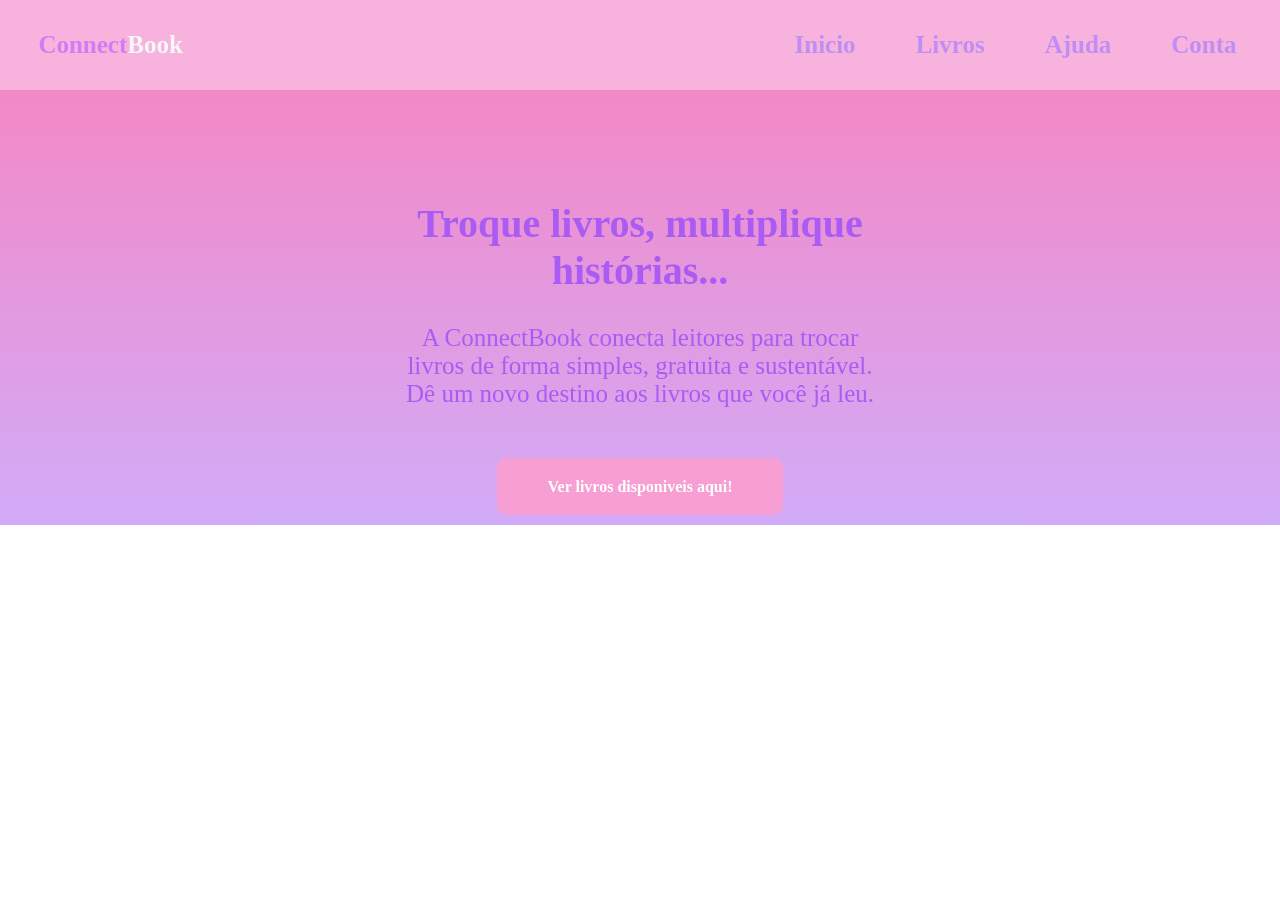
==== index.html @ c0111d59 "troca livros 3" ====
<!DOCTYPE html>
<html lang="pt-br">

<head>
    <meta charset="UTF-8">
    <meta name="viewport" content="width=device-width, initial-scale=1.0">
    <link rel="stylesheet" href="style.css">
    <title>Troca Livros</title>
</head>

<body>
    <header>
        <div id="nome-logo">Connect<span>Book</span></div>
        
        <nav>
            <ul>
                <li> <a class="menu" href="#"> Inicio </a> </li>
                <li> <a class="menu" href="#"> Livros </a></li>
                <li> <a class="menu" href="#"> Ajuda </a></li>
                <li> <a class="menu" href="#"> Conta </a> </li>
            </ul>
        </nav>

    </header>
    <section  class="banner-principal">
        <h1> Troque livros, multiplique histórias...</h1>
        <p> A  ConnectBook  conecta  leitores  para trocar livros de forma simples, gratuita e sustentável. <br> Dê um novo destino aos livros que você já leu.</p>
        <a id="btn-ver-livros" href="livros"> Ver livros disponiveis aqui!</a>
    </section>


</body>

</html>
---- style.css ----
@import url('https://fonts.googleapis.com/css2?family=Dancing+Script:wght@400..700&family=Edu+VIC+WA+NT+Hand:wght@400..700&family=Libre+Baskerville:ital,wght@0,400..700;1,400..700&display=swap');







*{
    margin: 0;

    font-family: "Edu VIC WA NT Hand", cursive;
    font-optical-sizing: auto;
    font-weight: weight;
    font-style: normal;

}


header {
    background-color: rgb(247, 179, 221);
    max-width: 100%;
    height: 10vh;
    display: flex;
    justify-content: space-between;
    color: rgb(60, 63, 63);
    align-items: center;
    font-size: 25px;
    padding: 0px 3%;
    color: rgb(209, 124, 243);  
}

#nome-logo{
    font-weight: 600;
    font-size: 25px;
}

span{
    font-weight: 900;
    font-size: 25px;
    color: rgb(246, 246, 247);
}

.menu {
    display: inline-block;
    color: rgb(192, 142, 243);
    text-decoration: none;
    padding: 5px;
    transition: 0.3s;
    font-weight: 600;
}

ul{
    display: flex;
    gap: 50px;
    list-style: none;
}

.menu:hover {
    color: rgb(249, 249, 250);
    transition: 0.2s;
    transform: scale(1.2);
   
}

.banner-principal  {
    text-align: center;
    padding: 60px 400px;
    background-image: linear-gradient(rgb(243, 136, 198),rgb(210, 171, 248));
    color: rgb(170, 91, 243);
    height: 35vh;
}

h1{
   padding-top: 50px;
   padding-bottom: 30px;
   font-size: 40px;
}

p{

    margin-bottom: 70px;
    font-size: 25px;
}

#btn-ver-livros {
    background-color: rgb(247, 159, 210);
    text-decoration: none;
    color: rgb(255, 255, 255);
    padding: 20px 50px;
    border-radius: 10px;
    font-weight: 600;

}

#btn-ver-livros:hover{
    background-color: rgb(186, 57, 236);
    border: none
}
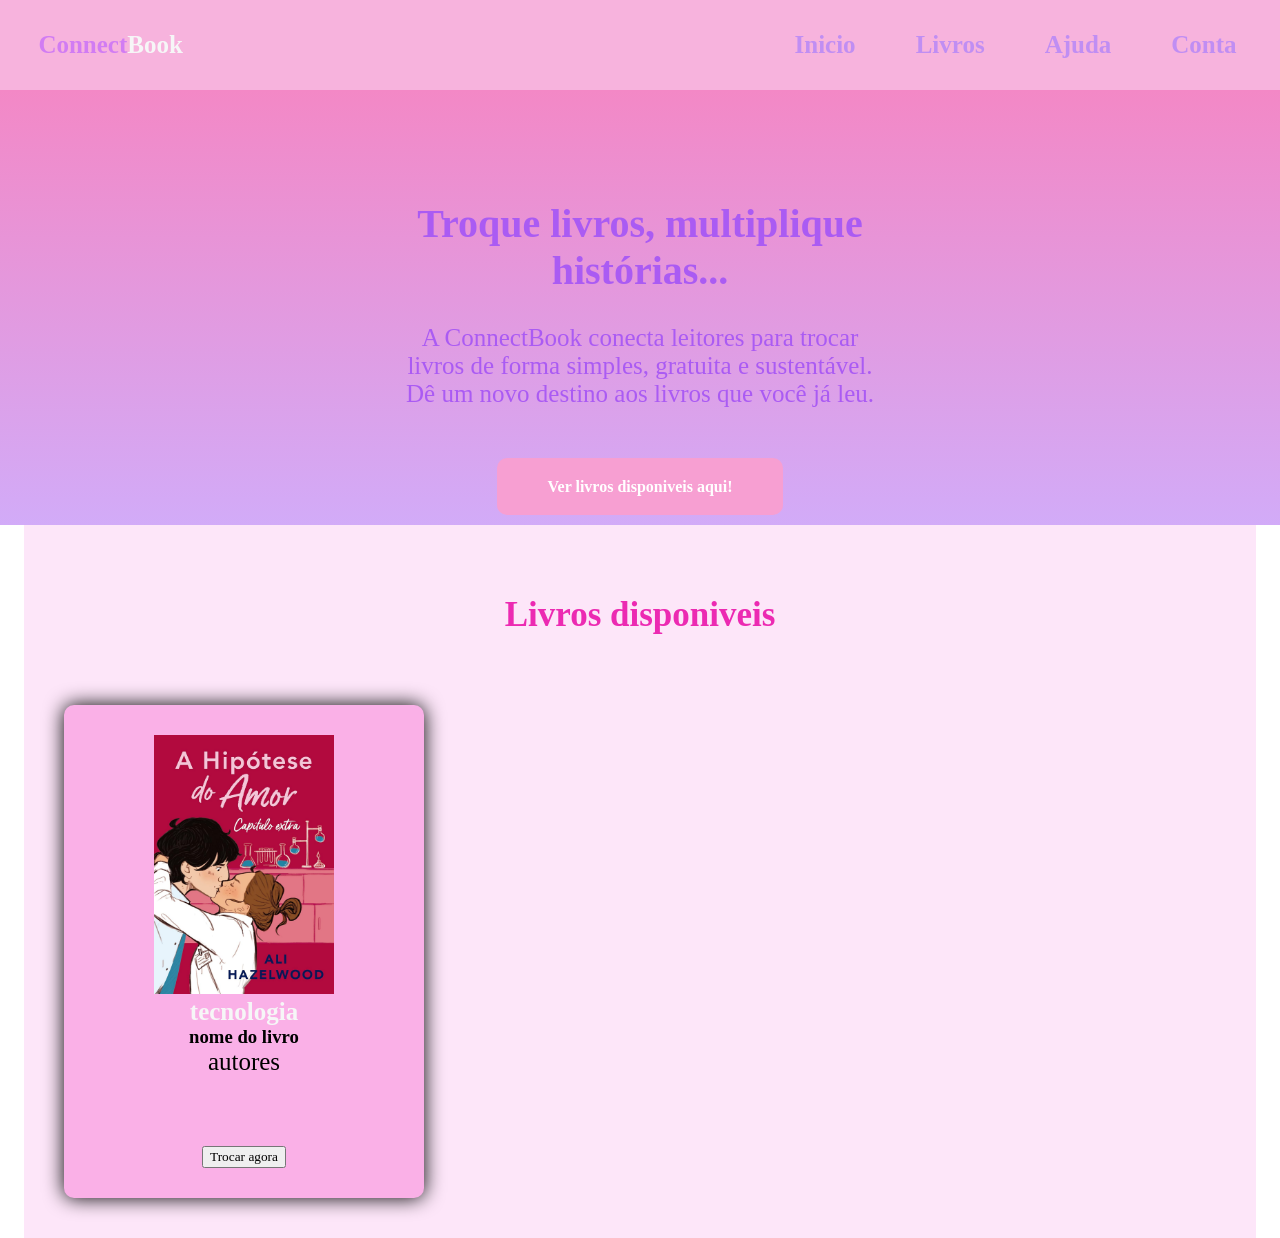
==== commit 3911f39e: "sessão de livros" ====
--- a/index.html
+++ b/index.html
@@ -28,6 +28,24 @@
         <a id="btn-ver-livros" href="livros"> Ver livros disponiveis aqui!</a>
     </section>
 
+   <section class="grade-livros">
+
+        <h2 class="area-titulo"> Livros disponiveis</h2>
+
+        <div class="card-livro">
+
+            <img src="img/a-hipotese-do-amor.jpg" alt="foto-livro" class="foto-livro">
+            <div class="info-livro">
+                <span class="categoria-livro"> tecnologia </span>
+                <h3 class="titulo-livro">nome do livro</h3>
+                <p>autores</p>
+                <button> Trocar agora </button>
+
+            </div>
+
+        </div>
+
+   </section>
 
 </body>
 
--- a/style.css
+++ b/style.css
@@ -99,4 +99,39 @@
 #btn-ver-livros:hover{
     background-color: rgb(186, 57, 236);
     border: none
+}
+
+.foto-livro{
+    max-width: 60%;
+}
+
+.grade-livros{
+    max-width: 90vw;
+    background-color: rgb(253, 230, 249);
+    margin: 0px auto;
+    padding: 40px;
+}
+
+.card-livro{
+    background-color: rgb(250, 176, 231);
+    width: 300px;
+    text-align: center;
+    border-radius: 10px;
+    padding: 30px;
+    box-shadow: 0px 0px 20px;
+}
+
+.area-titulo{
+    text-align: center;
+    color: rgb(236, 42, 178);
+    font-size: 35px;
+    margin-top: 30px;
+    margin-bottom: 70px;
+}
+.btn-livro{
+    background-color: var(--vermelho);
+    padding: 20px;
+    color: blueviolet;
+    border: none;
+    border-radius: 5px;
 }
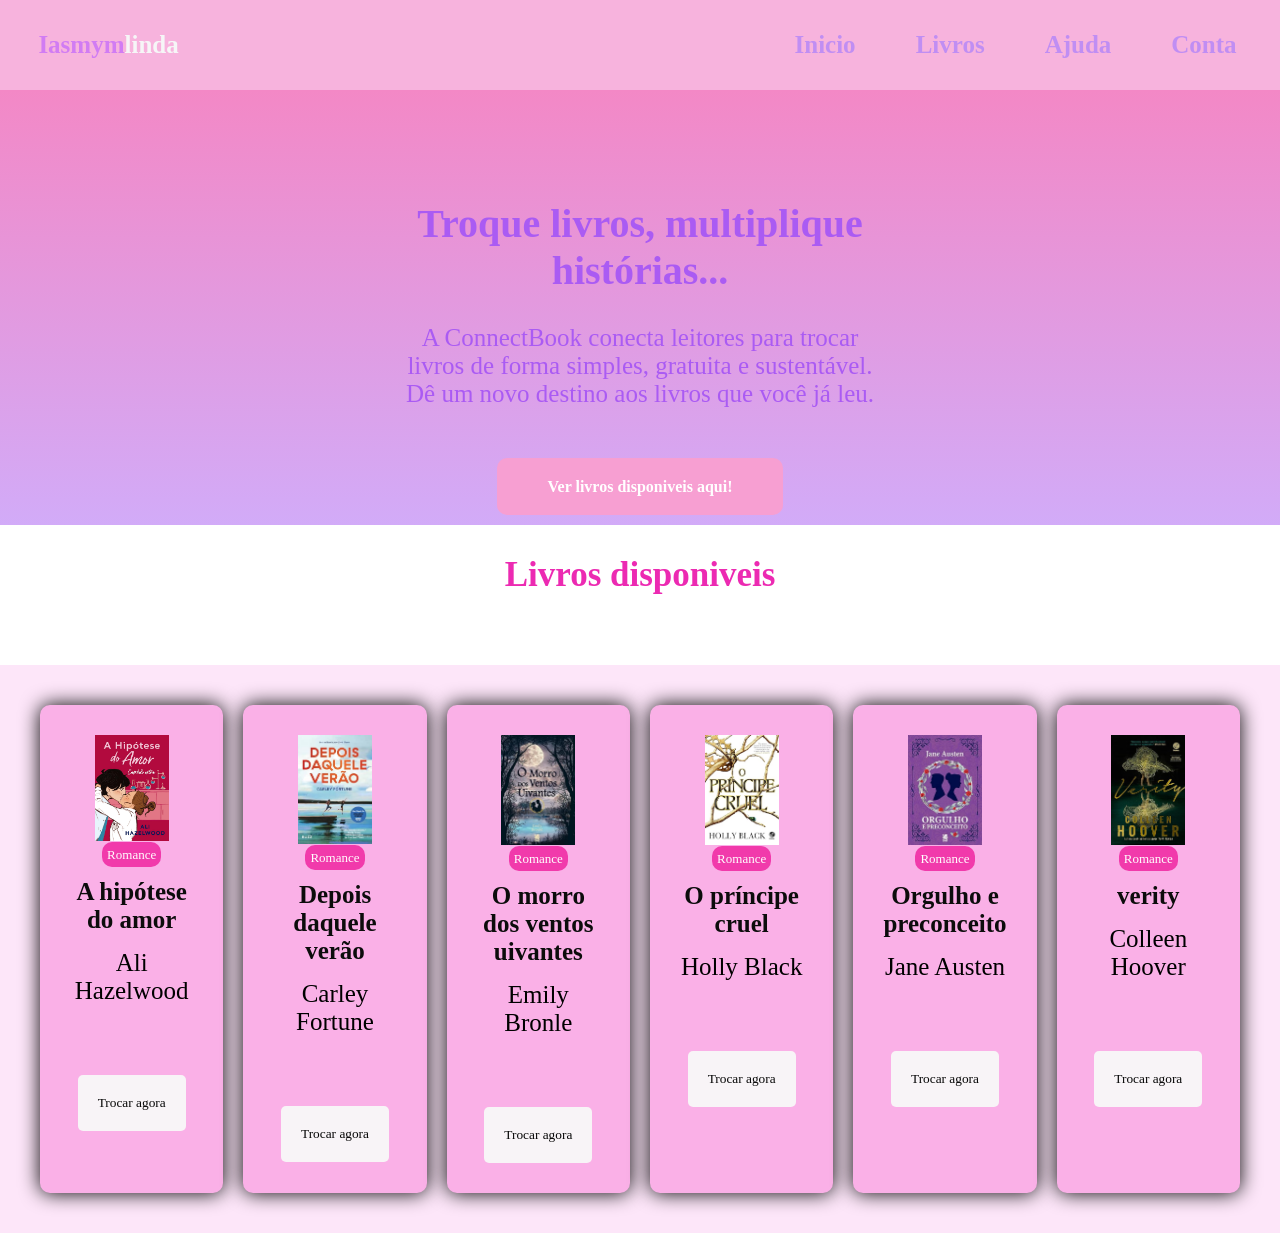
==== commit 588c3157: "sessão de livros2" ====
--- a/index.html
+++ b/index.html
@@ -5,12 +5,12 @@
     <meta charset="UTF-8">
     <meta name="viewport" content="width=device-width, initial-scale=1.0">
     <link rel="stylesheet" href="style.css">
-    <title>Troca Livros</title>
+    <title>IasmymLandia</title>
 </head>
 
 <body>
     <header>
-        <div id="nome-logo">Connect<span>Book</span></div>
+        <div id="nome-logo">Iasmym<span>linda</span></div>
         
         <nav>
             <ul>
@@ -28,18 +28,88 @@
         <a id="btn-ver-livros" href="livros"> Ver livros disponiveis aqui!</a>
     </section>
 
+    <h2 class="area-titulo"> Livros disponiveis</h2>
+
    <section class="grade-livros">
 
-        <h2 class="area-titulo"> Livros disponiveis</h2>
 
         <div class="card-livro">
 
             <img src="img/a-hipotese-do-amor.jpg" alt="foto-livro" class="foto-livro">
             <div class="info-livro">
-                <span class="categoria-livro"> tecnologia </span>
-                <h3 class="titulo-livro">nome do livro</h3>
-                <p>autores</p>
-                <button> Trocar agora </button>
+                <span class="categoria-livro"> Romance </span>
+                <h3 class="titulo-livro">A hipótese do amor</h3>
+                <p>Ali Hazelwood</p>
+                <button class="btn-livro"> Trocar agora </button>
+
+            </div>
+
+        </div>
+
+
+        <div class="card-livro">
+
+            <img src="img/depois-daquele-verao.jpg" alt="foto-livro" class="foto-livro">
+            <div class="info-livro">
+                <span class="categoria-livro"> Romance </span>
+                <h3 class="titulo-livro">Depois daquele verão</h3>
+                <p>Carley Fortune</p>
+                <button class="btn-livro"> Trocar agora </button>
+
+            </div>
+
+        </div>
+
+        <div class="card-livro">
+
+            <img src="img/o-morro-dos-ventos-uivantes.jpg" alt="foto-livro" class="foto-livro">
+            <div class="info-livro">
+                <span class="categoria-livro"> Romance </span>
+                <h3 class="titulo-livro">O morro dos ventos uivantes</h3>
+                <p>Emily Bronle</p>
+                <button class="btn-livro"> Trocar agora </button>
+
+            </div>
+
+        </div>
+
+
+        <div class="card-livro">
+
+            <img src="img/o-principe-cluel.jpg" alt="foto-livro" class="foto-livro">
+            <div class="info-livro">
+                <span class="categoria-livro"> Romance </span>
+                <h3 class="titulo-livro">O príncipe cruel</h3>
+                <p>Holly Black</p>
+                <button class="btn-livro"> Trocar agora </button>
+
+            </div>
+
+        </div>
+
+
+        <div class="card-livro">
+
+            <img src="img/orgulho-e-preconceito.jpg" alt="foto-livro" class="foto-livro">
+            <div class="info-livro">
+                <span class="categoria-livro"> Romance </span>
+                <h3 class="titulo-livro">Orgulho e preconceito</h3>
+                <p>Jane Austen</p>
+                <button class="btn-livro"> Trocar agora </button>
+
+            </div>
+
+        </div>
+
+
+        <div class="card-livro">
+
+            <img src="img/verity.jpg" alt="foto-livro" class="foto-livro">
+            <div class="info-livro">
+                <span class="categoria-livro"> Romance </span>
+                <h3 class="titulo-livro">verity</h3>
+                <p>Colleen Hoover</p>
+                <button class="btn-livro"> Trocar agora </button>
 
             </div>
 
--- a/style.css
+++ b/style.css
@@ -106,10 +106,13 @@
 }
 
 .grade-livros{
-    max-width: 90vw;
+    max-width: 100vw;
     background-color: rgb(253, 230, 249);
     margin: 0px auto;
     padding: 40px;
+    display: flex;
+    gap: 20px
+   
 }
 
 .card-livro{
@@ -129,9 +132,28 @@
     margin-bottom: 70px;
 }
 .btn-livro{
-    background-color: var(--vermelho);
+    background-color: rgb(248, 244, 247);
     padding: 20px;
-    color: blueviolet;
+    color: rgb(7, 7, 7);
     border: none;
     border-radius: 5px;
+}
+
+.categoria-livro{
+    font-size: 13px;
+    font-weight: 400;
+    color: rgb(255, 254, 254);
+    background-color: rgb(241, 58, 171);
+    padding: 5px;
+    border-radius: 10px;
+}
+
+.titulo-livro{
+    font-size: 25px;
+    color: rgb(12, 12, 12);
+    padding: 15px 0;
+}
+
+.autores-livro{
+    font-size: 16px;
 }
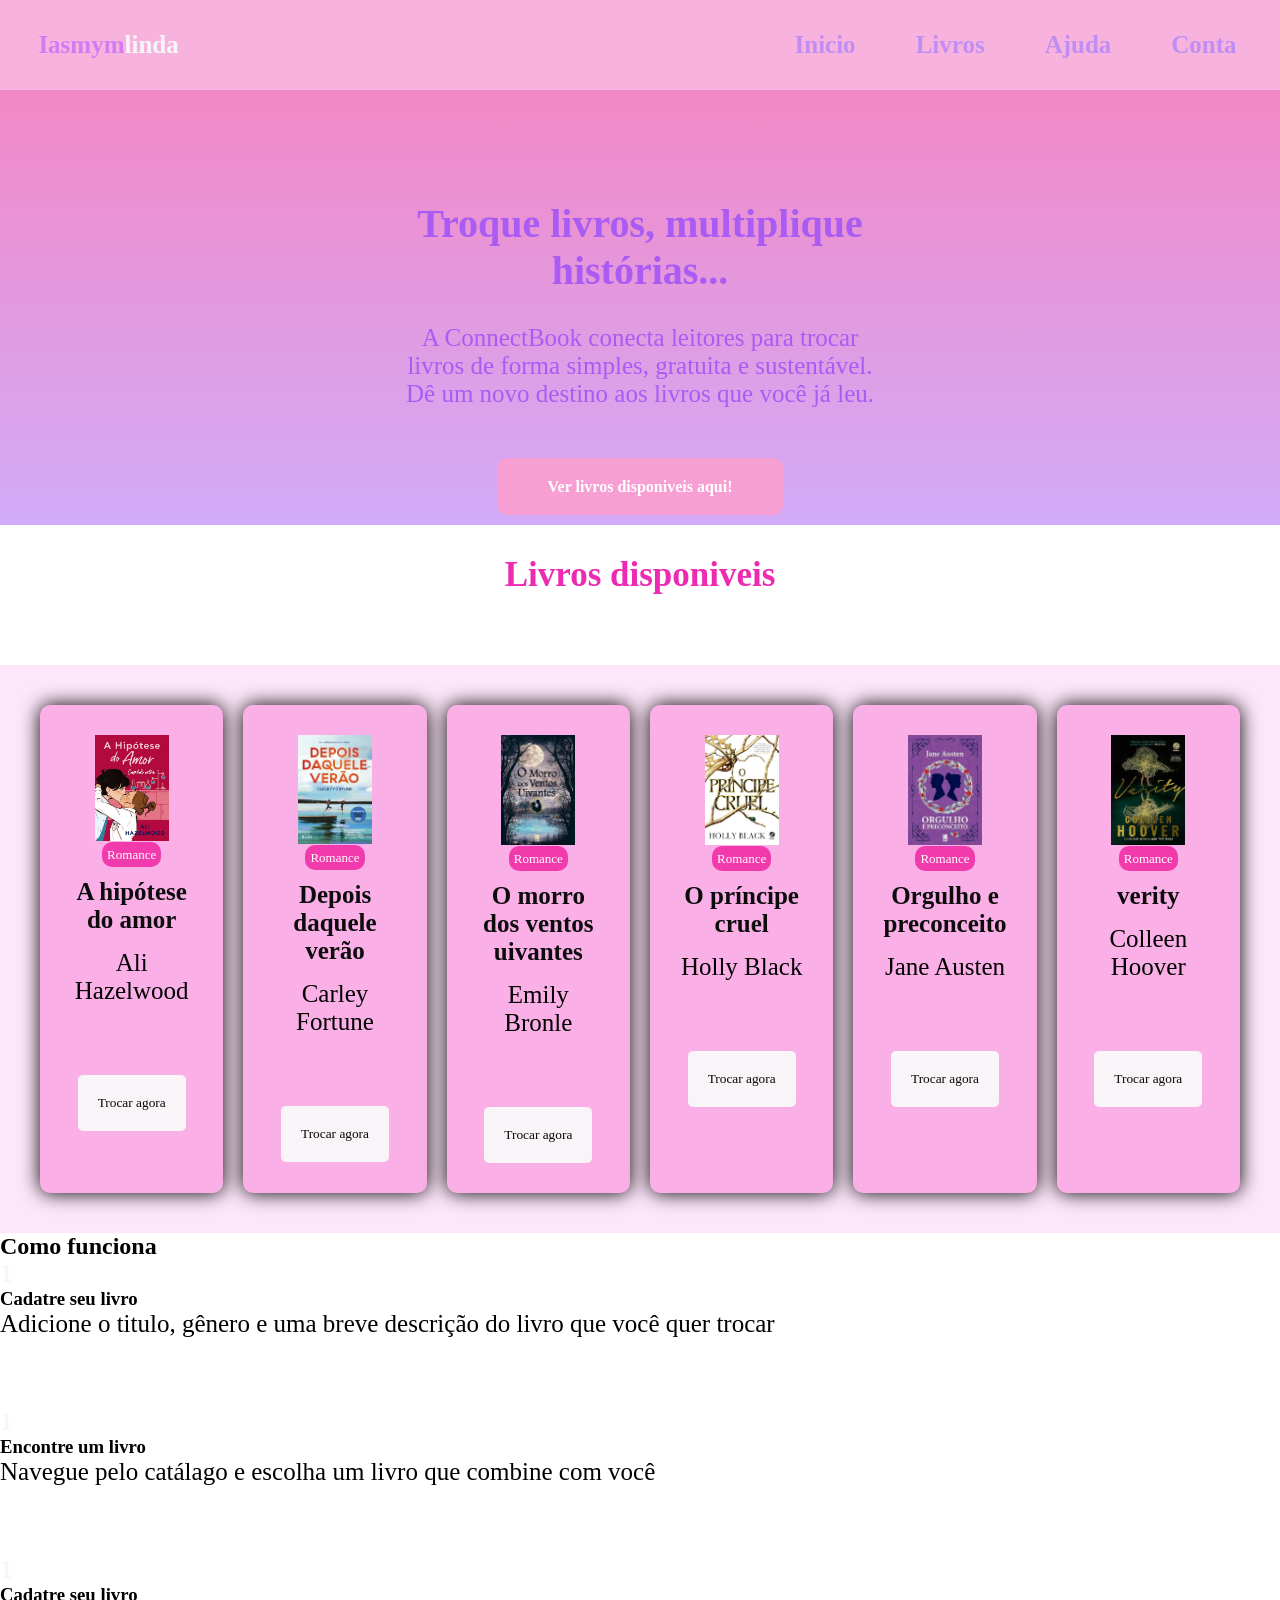
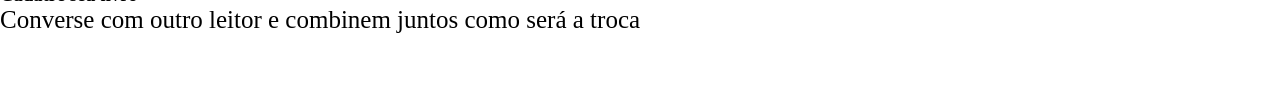
==== commit 646991a0: "trabalhando classes" ====
--- a/index.html
+++ b/index.html
@@ -117,6 +117,32 @@
 
    </section>
 
+   <section class="ajuda">
+    <h2>Como funciona</h2>
+    <div>
+        <div class="todos-passos">
+            <span class="numero-passos"> 1</span>
+            <h3> Cadatre seu livro</h3>
+            <p>Adicione o titulo, gênero e uma breve descrição do livro que você quer trocar</p>
+        </div>
+
+
+        <div class="passos">
+            <span class="numero-passos"> 1</span>
+            <h3> Encontre um livro</h3>
+            <p>Navegue pelo catálago e escolha um livro que combine com você</p>
+        </div>
+
+
+        <div class="passos">
+            <span class="numero-passos"> 1</span>
+            <h3> Cadatre seu livro</h3>
+            <p>Converse com outro leitor e combinem juntos como será a troca</p>
+        </div>
+
+
+    </div>
+   </section>
 </body>
 
 </html>
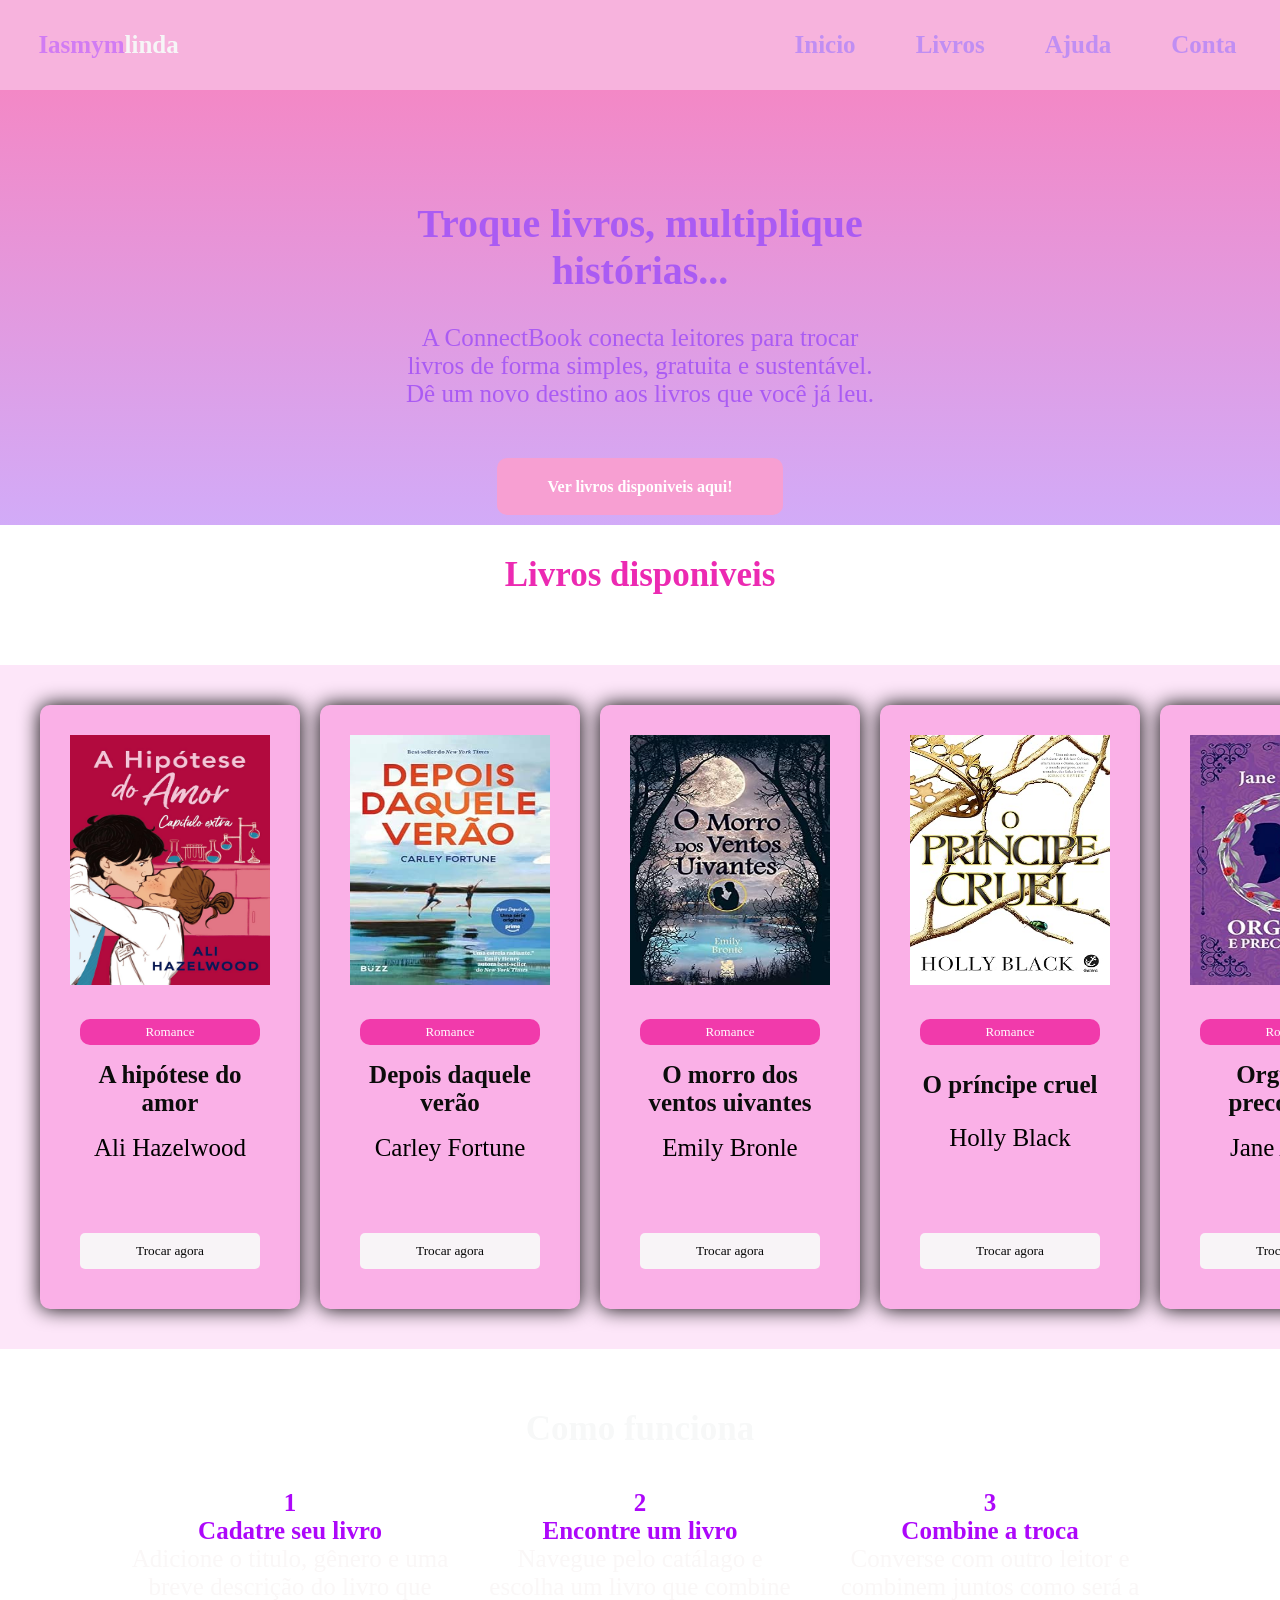
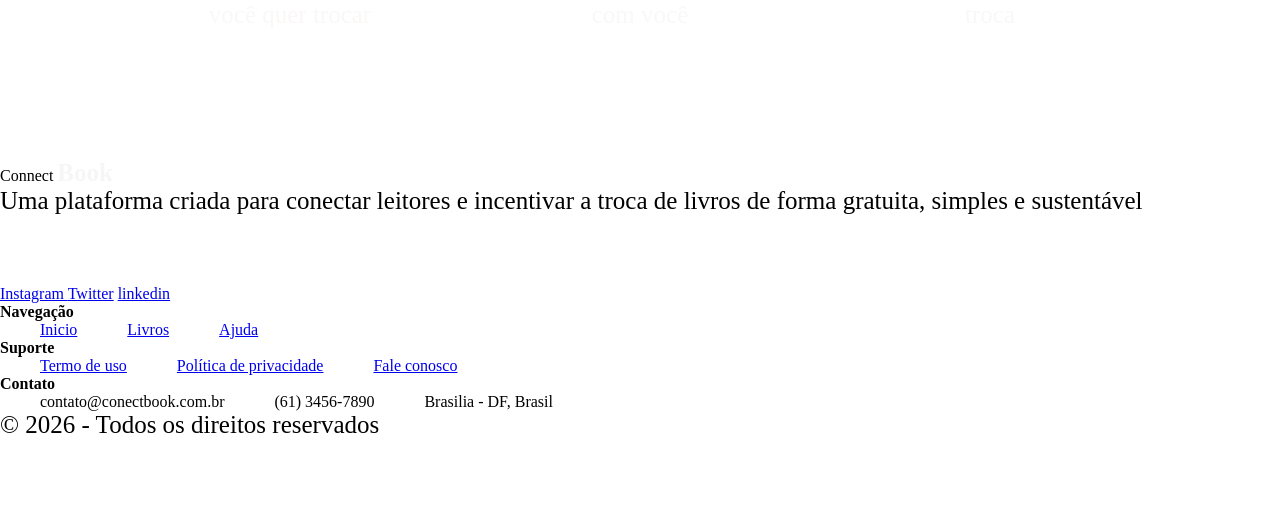
==== commit be43bf6a: "criação do como funciona e rodapé(Footer)" ====
--- a/index.html
+++ b/index.html
@@ -119,30 +119,81 @@
 
    <section class="ajuda">
     <h2>Como funciona</h2>
-    <div>
-        <div class="todos-passos">
+    <div class="todos-passos"> 
+        <div class="passo">
             <span class="numero-passos"> 1</span>
             <h3> Cadatre seu livro</h3>
             <p>Adicione o titulo, gênero e uma breve descrição do livro que você quer trocar</p>
         </div>
 
 
-        <div class="passos">
-            <span class="numero-passos"> 1</span>
+        <div class="passo">
+            <span class="numero-passos"> 2</span>
             <h3> Encontre um livro</h3>
             <p>Navegue pelo catálago e escolha um livro que combine com você</p>
         </div>
 
 
-        <div class="passos">
-            <span class="numero-passos"> 1</span>
-            <h3> Cadatre seu livro</h3>
+        <div class="passo">
+            <span class="numero-passos"> 3</span>
+            <h3> Combine a troca</h3>
             <p>Converse com outro leitor e combinem juntos como será a troca</p>
         </div>
 
 
     </div>
    </section>
+
+
+   <footer>
+    <div class="footer-container">
+        <div class="footer-coluna">
+            <div class="logo">Connect <span>Book</span></div>
+            <p>Uma plataforma criada para conectar leitores e incentivar a troca de livros de forma gratuita, simples e sustentável</p>
+        
+            <div class="footer-social">
+                <a href="#"> Instagram </a>
+                <a href="#"> Twitter</a>
+                <a href="#"> linkedin </a>
+            </div>
+        </div>
+
+
+        <div class="footer-coluna">
+            <h4>Navegação</h4>
+            <ul>
+                <li> <a href="#">Inicio</a></li>
+                <li> <a href="#">Livros</a></li>
+                <li> <a href="#">Ajuda</a></li>
+            </ul>
+        </div>
+
+
+        <div class="footer-coluna">
+            <h4>Suporte</h4>
+            <ul>
+                <li> <a href="#">Termo de uso</a></li>
+                <li> <a href="#">Política de privacidade</a></li>
+                <li> <a href="#">Fale conosco</a></li>
+            </ul>
+        </div>
+
+
+        <div class="footer-coluna">
+            <h4>Contato</h4>
+            <ul>
+                <li> contato@conectbook.com.br</li>
+                <li> (61) 3456-7890</li>
+                <li> Brasilia - DF, Brasil</li>
+            </ul>
+        </div>
+
+    </div>
+
+    <div class="footer-linha"></div>
+    <p class="footer-copy"> &copy; 2026 - Todos os direitos reservados</p>
+
+   </footer>
 </body>
 
 </html>
--- a/style.css
+++ b/style.css
@@ -102,7 +102,9 @@
 }
 
 .foto-livro{
-    max-width: 60%;
+    
+    width: 200px;
+    height: 250px;
 }
 
 .grade-livros{
@@ -131,9 +133,20 @@
     margin-top: 30px;
     margin-bottom: 70px;
 }
+
+.info-livro{
+    height: 250px;
+    margin-top: 20px;
+    display: flex;
+    flex-direction: column;
+    justify-content: space-between;
+    padding: 10px;
+}
+
+
 .btn-livro{
     background-color: rgb(248, 244, 247);
-    padding: 20px;
+    padding: 10px 25px;
     color: rgb(7, 7, 7);
     border: none;
     border-radius: 5px;
@@ -156,4 +169,50 @@
 
 .autores-livro{
     font-size: 16px;
-}+    margin-bottom: 15px;
+}
+
+.ajuda{
+    background-image: linear-gradient(rgb(241, 173, 243));
+    padding: 60px 20px;
+}
+
+.ajuda h2{
+    color: rgb(247, 248, 248);
+    text-align: center;
+    margin-bottom: 40px;
+    font-size: 35px;
+}
+
+.todos-passos{
+    display: flex;
+    justify-content: center;
+    max-width: 85vw;
+    margin: 0 auto;
+    text-align: center;
+    gap: 30px;
+    flex-wrap: wrap;
+}
+
+.passo{
+    width: 25vw;
+}
+
+.numero-passos{
+    font-size: 25px;
+    color: rgb(173, 7, 250);
+}
+
+.passo h3{
+    font-size: 25px;
+    color: rgb(173, 7, 250);
+    font-weight: 600;
+}
+
+.passo p{
+    color: rgb(250, 247, 247);
+}
+
+
+
+
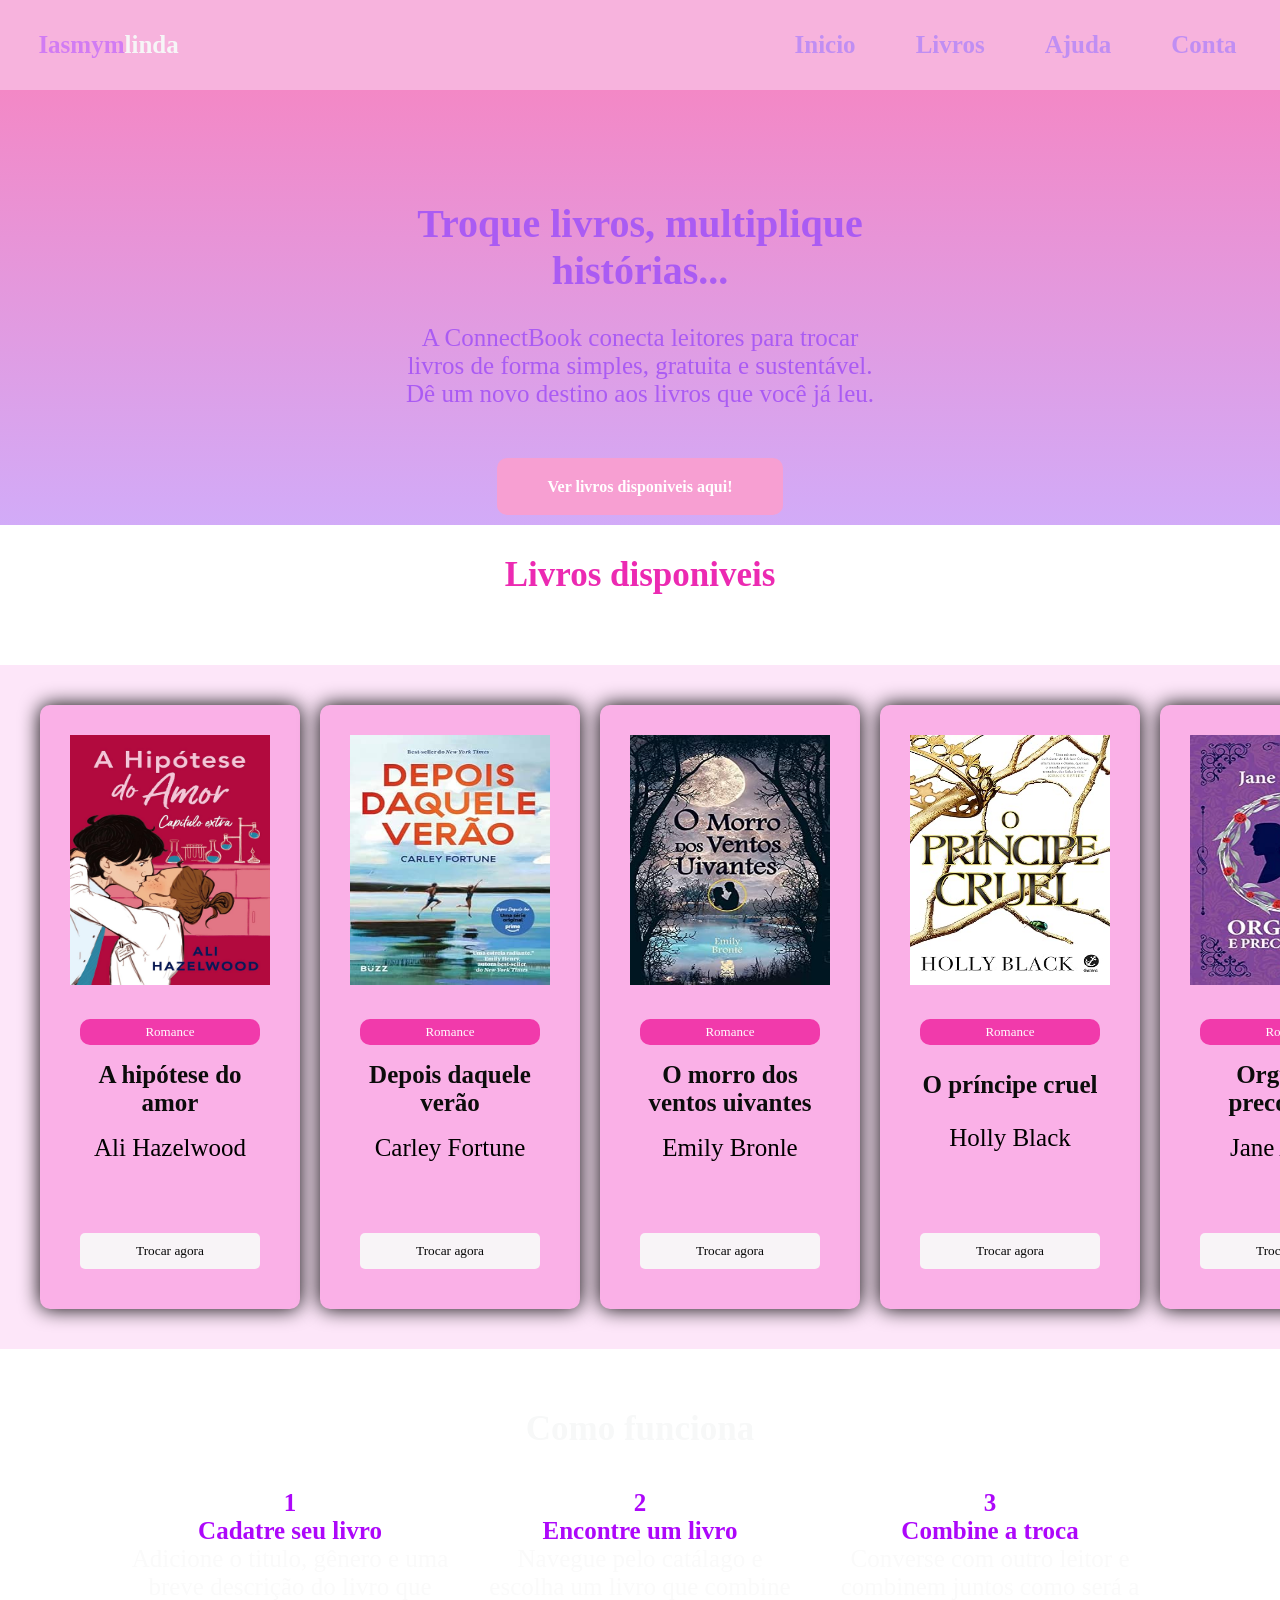
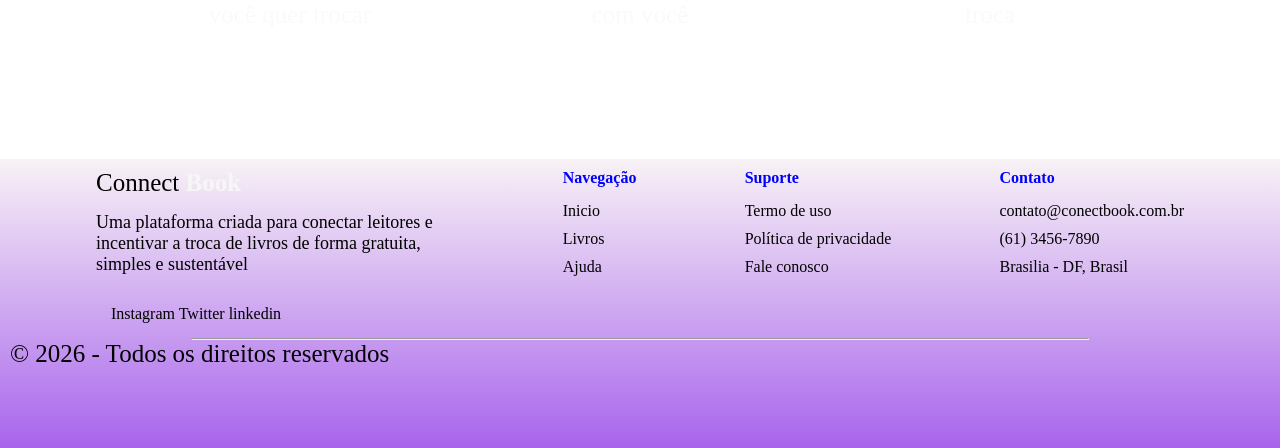
==== commit da358a48: "edição do rodapé" ====
--- a/index.html
+++ b/index.html
@@ -190,7 +190,7 @@
 
     </div>
 
-    <div class="footer-linha"></div>
+    <hr class="footer-linha">
     <p class="footer-copy"> &copy; 2026 - Todos os direitos reservados</p>
 
    </footer>
--- a/style.css
+++ b/style.css
@@ -210,9 +210,64 @@
 }
 
 .passo p{
-    color: rgb(250, 247, 247);
-}
-
-
-
-
+    color: rgb(250, 250, 250);
+}
+
+footer{
+    background-image: linear-gradient(rgb(248, 242, 246),rgb(168, 100, 236));
+    color: rgb(0, 0, 0);
+    padding: 10px;
+}
+
+.footer-container{
+    display: flex;
+    max-width: 85vw;
+    margin: 0 auto;
+    justify-content: space-between;
+}
+
+.logo{
+    font-size: 25px;
+    font-weight: 500;
+}
+
+.footer-coluna p{
+    font-size: 18px ;
+    margin-top: 15px;
+    margin-bottom: 15px;
+}
+.footer-coluna{
+    display: flex;
+    flex-direction: column;
+    max-width: 28vw;
+}
+
+.footer-coluna ul{
+    display: flex;
+    flex-direction: column;
+    gap: 10px;
+    margin-top: 15px;
+    padding: 0;
+}
+
+a{
+    text-decoration: none;
+    color: rgb(0, 0, 0);
+}
+
+.footer-coluna h4{
+    color: blue;
+}
+
+.footer-social{
+    padding: 15px;
+}
+.footer-linha{
+    max-width: 70vw;
+    margin: 0 auto;
+}
+
+..footer-copy{
+    margin-top: 20px;
+    text-align: center;
+}
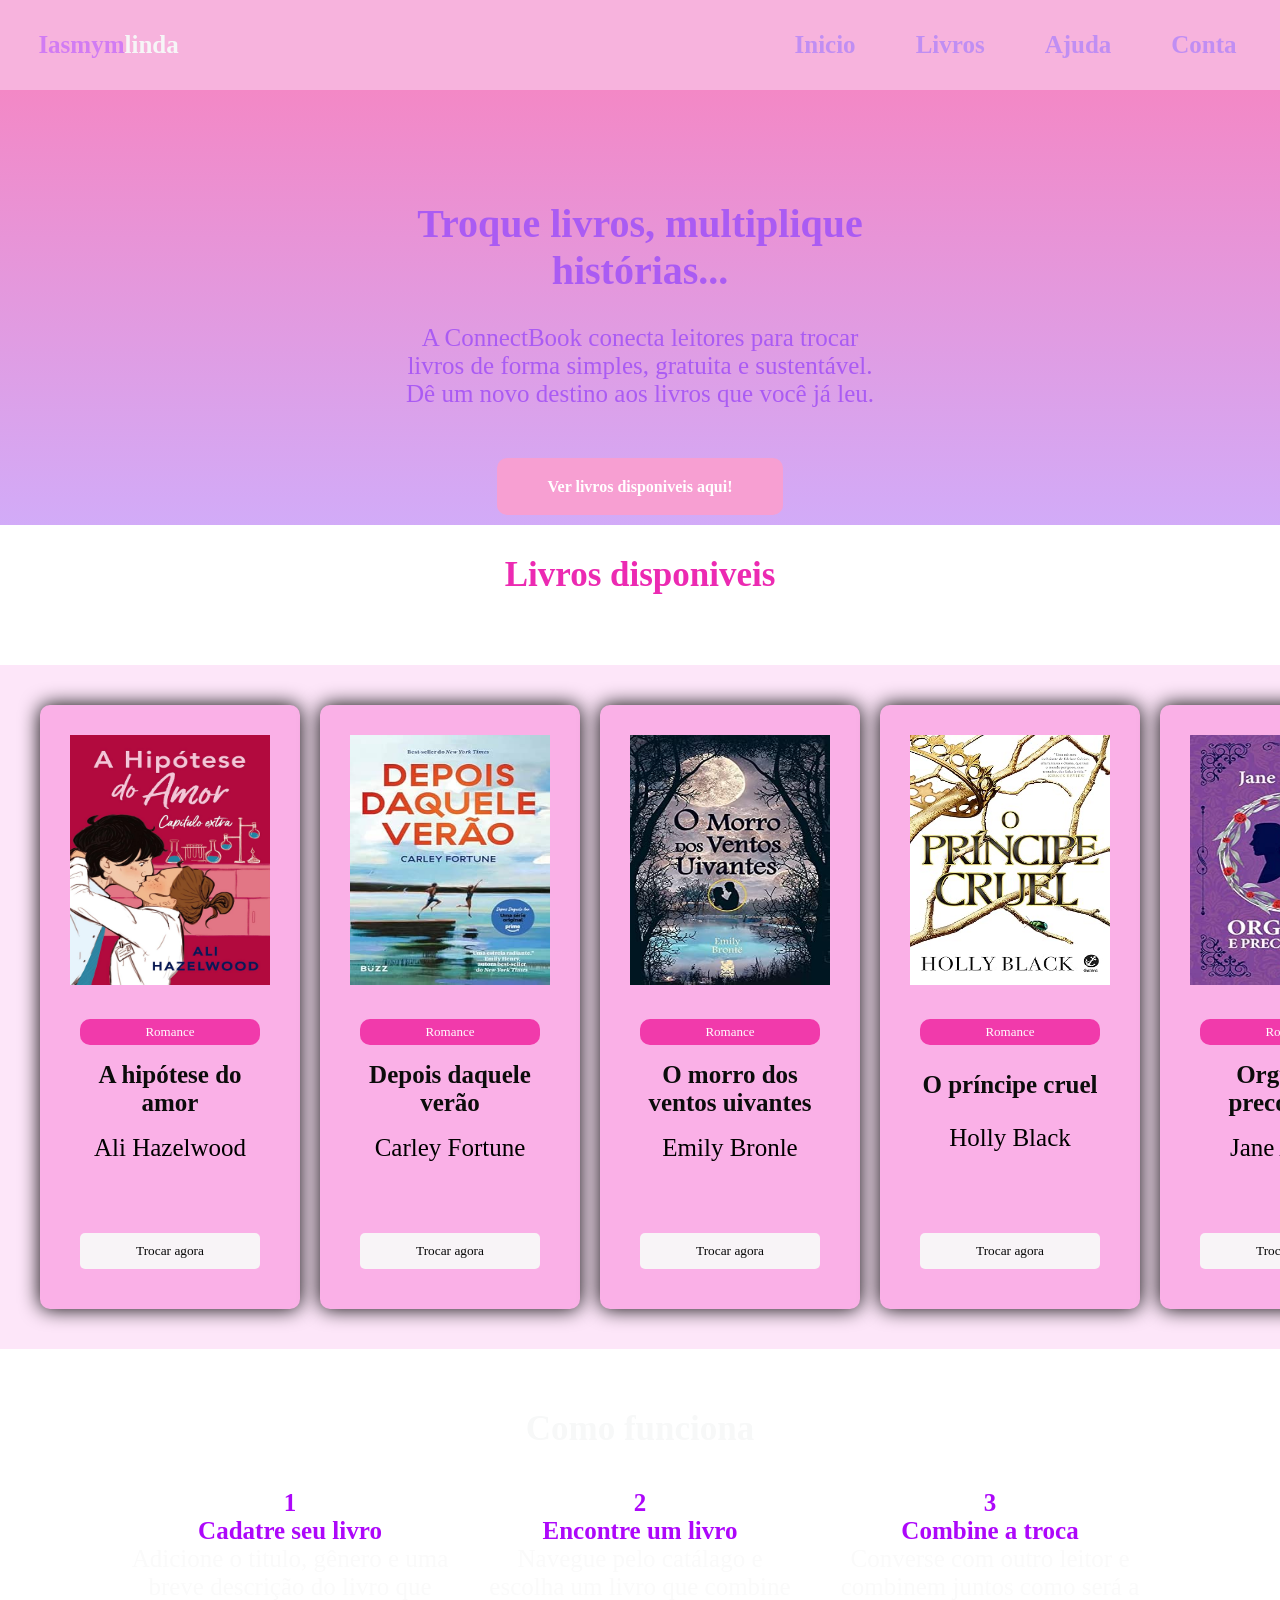
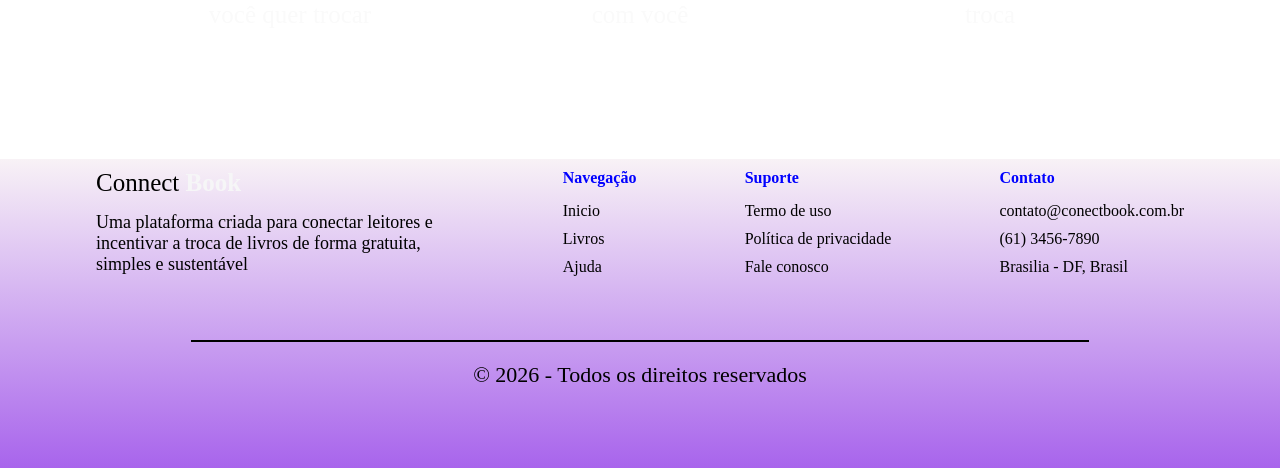
==== commit 72749cad: "criando área de login" ====
--- a/index.html
+++ b/index.html
@@ -14,15 +14,15 @@
         
         <nav>
             <ul>
-                <li> <a class="menu" href="#"> Inicio </a> </li>
-                <li> <a class="menu" href="#"> Livros </a></li>
-                <li> <a class="menu" href="#"> Ajuda </a></li>
-                <li> <a class="menu" href="#"> Conta </a> </li>
+                <li> <a class="menu" href="#inicio"> Inicio </a> </li>
+                <li> <a class="menu" href="#livros"> Livros </a></li>
+                <li> <a class="menu" href="#ajuda"> Ajuda </a></li>
+                <li> <a class="menu" href="#conta"> Conta </a> </li>
             </ul>
         </nav>
 
     </header>
-    <section  class="banner-principal">
+    <section  class="banner-principal" id="inicio">
         <h1> Troque livros, multiplique histórias...</h1>
         <p> A  ConnectBook  conecta  leitores  para trocar livros de forma simples, gratuita e sustentável. <br> Dê um novo destino aos livros que você já leu.</p>
         <a id="btn-ver-livros" href="livros"> Ver livros disponiveis aqui!</a>
@@ -30,7 +30,7 @@
 
     <h2 class="area-titulo"> Livros disponiveis</h2>
 
-   <section class="grade-livros">
+   <section class="grade-livros" id="livros">
 
 
         <div class="card-livro">
@@ -117,7 +117,7 @@
 
    </section>
 
-   <section class="ajuda">
+   <section class="ajuda" id="ajuda">
     <h2>Como funciona</h2>
     <div class="todos-passos"> 
         <div class="passo">
@@ -152,9 +152,9 @@
             <p>Uma plataforma criada para conectar leitores e incentivar a troca de livros de forma gratuita, simples e sustentável</p>
         
             <div class="footer-social">
-                <a href="#"> Instagram </a>
-                <a href="#"> Twitter</a>
-                <a href="#"> linkedin </a>
+                <a href="https://www.instagram.com/"> <i class="fa-brands fa-instagram"> </i> </a>
+                <a href="#"> <i class="fa-brands fa-twitter"></i> </a>
+                <a target="_blank" href="https://www.linkedin.com/in/jocieljesus/"> <i class="fa-brands fa-square-linkedin"></i> </a>
             </div>
         </div>
 
@@ -162,9 +162,9 @@
         <div class="footer-coluna">
             <h4>Navegação</h4>
             <ul>
-                <li> <a href="#">Inicio</a></li>
-                <li> <a href="#">Livros</a></li>
-                <li> <a href="#">Ajuda</a></li>
+                <li> <a href="#inicio">Inicio</a></li>
+                <li> <a href="#livros">Livros</a></li>
+                <li> <a href="#ajuda">Ajuda</a></li>
             </ul>
         </div>
 
--- a/style.css
+++ b/style.css
@@ -264,10 +264,31 @@
 }
 .footer-linha{
     max-width: 70vw;
-    margin: 0 auto;
-}
-
-..footer-copy{
+    margin: 20px auto;
+    border: 1px solid;
+}
+
+.footer-copy{
     margin-top: 20px;
     text-align: center;
+    font-size: 22px;
+}
+ 
+ 
+.footer-social i {
+    font-size: 32px;
+}
+ 
+ 
+.footer-social i:hover{
+    color: var(--laranja-principal);
+    transform: scale(1.1);
+}
+ 
+ 
+.footer-coluna  a:hover {
+    color: var(--laranja-principal);
+    font-weight: 600;
+    box-sizing: border-box;
+ 
 }
